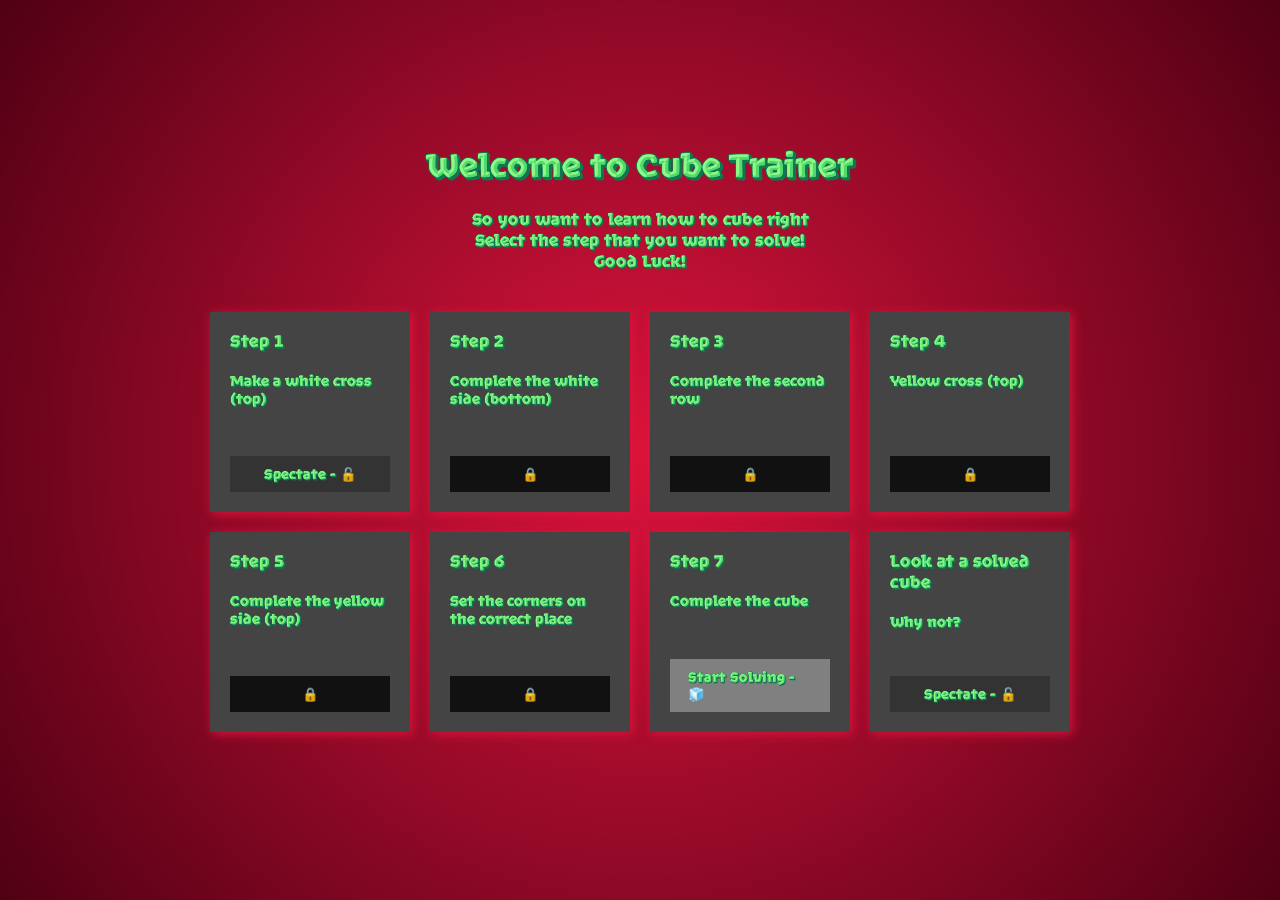
==== index.html @ 15f8511d ":sparkles: REFACTOR EVERYTHING" ====
<!DOCTYPE html>
<html lang="nl">

<head>
    <meta charset="UTF-8">
    <meta name="viewport" content="width=device-width, initial-scale=1.0">
    <title>Eindopdracht - Stefan Radouane</title>
    <link rel="stylesheet" href="./styles/style.css">
    <link rel="preconnect" href="https://fonts.googleapis.com">
    <link rel="preconnect" href="https://fonts.gstatic.com" crossorigin>
</head>

<body>
    <form>
        <button type="reset">Back to menu</button>
        <header>
            <h1>Cube Trainer</h1>
            <h2>Door Stefan Radouane</h2>
            <h3>Gemaakt voor CCS to the Rescue - 2023</h3>
            <p>Level</p>
        </header>

        <h1 data-effect="special">Danger the cube overheat<span></span></h1>

        <section data-level-layers="7">
            <p>Correct!</p>
            <fieldset data-layer="1">
                <input type="checkbox" name="box-puzzle" data-layer="1" data-type="Blue Front">
                <input type="checkbox" name="box-puzzle" data-layer="1" data-type="Orange Front">
                <input type="checkbox" name="box-puzzle" data-layer="1" data-type="Green Front" required>
                <input type="checkbox" name="box-puzzle" data-layer="1" data-type="Red Front">
                <input type="checkbox" name="box-puzzle" data-layer="1" data-type="Top Left">
                <input type="checkbox" name="box-puzzle" data-layer="1" data-type="Top Right">
            </fieldset>
            <fieldset data-layer="2">
                <input type="checkbox" name="box-puzzle" data-layer="2" data-type="Top Left" required>
                <input type="checkbox" name="box-puzzle" data-layer="2" data-type="Top Right">
                <input type="checkbox" name="box-puzzle" data-layer="2" data-type="Middle Left">
                <input type="checkbox" name="box-puzzle" data-layer="2" data-type="Middle Right">
                <input type="checkbox" name="box-puzzle" data-layer="2" data-type="Bottom Lef">
                <input type="checkbox" name="box-puzzle" data-layer="2" data-type="Bottom Right">
            </fieldset>
            <fieldset data-layer="3">
                <input type="checkbox" name="box-puzzle" data-layer="3" data-type="Left Up">
                <input type="checkbox" name="box-puzzle" data-layer="3" data-type="Left Down">
                <input type="checkbox" name="box-puzzle" data-layer="3" data-type="Middle Up" required>
                <input type="checkbox" name="box-puzzle" data-layer="3" data-type="Middle Down">
                <input type="checkbox" name="box-puzzle" data-layer="3" data-type="Right Up">
                <input type="checkbox" name="box-puzzle" data-layer="3" data-type="Right Down">
            </fieldset>
            <fieldset data-layer="4">
                <input type="checkbox" name="box-puzzle" data-layer="4" data-type="Top Row" required>
                <input type="checkbox" name="box-puzzle" data-layer="4" data-type="Middle Row">
                <input type="checkbox" name="box-puzzle" data-layer="4" data-type="Bottom Row">
                <input type="checkbox" name="box-puzzle" data-layer="4" data-type="Left Up">
                <input type="checkbox" name="box-puzzle" data-layer="4" data-type="Middle Up">
                <input type="checkbox" name="box-puzzle" data-layer="4" data-type="Right Up">
            </fieldset>
            <fieldset data-layer="5">
                <input type="checkbox" name="box-puzzle" data-layer="5" data-type="Top Up">
                <input type="checkbox" name="box-puzzle" data-layer="5" data-type="Top Down">
                <input type="checkbox" name="box-puzzle" data-layer="5" data-type="Middle Up">
                <input type="checkbox" name="box-puzzle" data-layer="5" data-type="Middle Down" required>
                <input type="checkbox" name="box-puzzle" data-layer="5" data-type="Right Up">
                <input type="checkbox" name="box-puzzle" data-layer="5" data-type="Right Down">
            </fieldset>


            <fieldset data-layer="6">
                <input type="checkbox" name="box-puzzle" data-layer="6" data-type="Top Left" required>
                <input type="checkbox" name="box-puzzle" data-layer="6" data-type="Top Right">
                <input type="checkbox" name="box-puzzle" data-layer="6" data-type="Middle Left">
                <input type="checkbox" name="box-puzzle" data-layer="6" data-type="Middle Right">
                <input type="checkbox" name="box-puzzle" data-layer="6" data-type="Bottom Left">
                <input type="checkbox" name="box-puzzle" data-layer="6" data-type="Bottom Right">
            </fieldset>

            <fieldset data-layer="7">
                <input type="checkbox" name="box-puzzle" data-layer="7" data-type="Front Yellow">
                <input type="checkbox" name="box-puzzle" data-layer="7" data-type="Front Red">
                <input type="checkbox" name="box-puzzle" data-layer="7" data-type="Front Blue">
                <input type="checkbox" name="box-puzzle" data-layer="7" data-type="Front White">
                <input type="checkbox" name="box-puzzle" data-layer="7" data-type="Front Orange">
                <input type="checkbox" name="box-puzzle" data-layer="7" data-type="Front Green" required>
            </fieldset>


            <section data-layer="finish">
                <h2>Well done!</h2>
                <h3>You solved the cube</h3>
            </section>
            <!-- <fieldset data-layer="5">
            <input type="checkbox" name="box-puzzle">
            <input type="checkbox" name="box-puzzle">
            <input type="checkbox" name="box-puzzle">
            <input type="checkbox" name="box-puzzle">
            <input type="checkbox" name="box-puzzle">
            <input type="checkbox" name="box-puzzle">
        </fieldset>         -->


        </section>

        <section>
            <p>Don't press me</p>
            <input type="checkbox" name="special">
        </section>


        <article>
            <!-- Top Front Left -->
            <span>
                <span data-color="green" data-level1-color="yellow"></span>
                <span data-color="red" data-level1-color="red"></span>
                <span data-color="yellow" data-level1-color="blue"></span>
            </span>

            <!-- Top Middle Left -->
            <span>
                <span data-color="red" data-level1-color="red" data-level7-color="orange"></span>
                <span data-color="yellow" data-level1-color="white"></span>
            </span>

            <!-- Top Back Left -->
            <span>
                <span data-color="blue" data-level1-color="yellow"></span>
                <span data-color="red" data-level1-color="red"></span>
                <span data-color="yellow" data-level1-color="green"></span>
            </span>

            <!-- Top Back Back -->
            <span>
                <span data-color="yellow" data-level1-color="white"></span>
                <span data-color="blue" data-level1-color="green"></span>
            </span>

            <!-- Top Back Right -->
            <span>
                <span data-color="blue" data-level1-color="green"></span>
                <span data-color="orange" data-level1-color="white"></span>
                <span data-color="yellow" data-level1-color="red"></span>
            </span>

            <!-- Top Middle Right -->
            <span>
                <span data-color="orange" data-level1-color="blue" data-level7-color="green"></span>
                <span data-color="yellow" data-level1-color="white"></span>
            </span>

            <!-- Top Front Right -->
            <span>
                <span data-color="green" data-level1-color="yellow"></span>
                <span data-color="orange" data-level1-color="orange"></span>
                <span data-color="yellow" data-level1-color="blue"></span>
            </span>

            <!-- Top Front Front -->
            <span>
                <span data-color="yellow" data-level1-color="white"></span>
                <span data-color="green" data-level1-color="orange" data-level7-color="red"></span>
            </span>

            <!-- Top Middle Middle -->
            <span>
                <span data-color="yellow" data-level1-color="white"></span>
            </span>


            <!-- Middle Front Left -->
            <span>
                <span data-color="green" data-level1-color="green"></span>
                <span data-color="red" data-level1-color="orange"></span>
            </span>

            <!-- Middle Middle Left -->
            <span>
                <span data-color="red" data-level1-color="orange"></span>
            </span>

            <!-- Middle Back Left -->
            <span>
                <span data-color="blue" data-level1-color="red"></span>
                <span data-color="red" data-level1-color="green"></span>
            </span>


            <!-- Middle Back Back -->
            <span>
                <span data-color="blue" data-level1-color="blue"></span>
            </span>

            <!-- Middle Back Right -->
            <span>
                <span data-color="blue" data-level1-color="orange"></span>
                <span data-color="orange" data-level1-color="blue"></span>
            </span>

            <!-- Middle Middle Right -->
            <span>
                <span data-color="orange" data-level1-color="red"></span>
            </span>

            <!-- Middle Front Right -->
            <span>
                <span data-color="green" data-level1-color="blue"></span>
                <span data-color="orange" data-level1-color="yellow"></span>
            </span>

            <!-- Middle Front Front -->
            <span>
                <span data-color="green" data-level1-color="green"></span>
            </span>

            <!-- Bottom Front Left -->
            <span>
                <span data-color="green" data-level1-color="green"></span>
                <span data-color="red" data-level1-color="orange"></span>
                <span data-color="white" data-level1-color="yellow"></span>
            </span>

            <!-- Bottom Middle Left -->
            <span>
                <span data-color="red" data-level1-color="yellow"></span>
                <span data-color="white" data-level1-color="red"></span>
            </span>

            <!-- Bottom Back Left -->
            <span>
                <span data-color="blue" data-level1-color="green"></span>
                <span data-color="red" data-level1-color="orange"></span>
                <span data-color="white" data-level1-color="white"></span>
            </span>

            <!-- Bottom Back Back -->
            <span>
                <span data-color="white" data-level1-color="green"></span>
                <span data-color="blue" data-level1-color="yellow"></span>
            </span>

            <!-- Bottom Back Right -->
            <span>
                <span data-color="blue" data-level1-color="red"></span>
                <span data-color="orange" data-level1-color="blue"></span>
                <span data-color="white" data-level1-color="white"></span>
            </span>

            <!-- Bottom Middle Right -->
            <span>
                <span data-color="orange" data-level1-color="red"></span>
                <span data-color="white" data-level1-color="blue"></span>
            </span>

            <!-- Bottom Front Right -->
            <span>
                <!-- <span data-color="green" data-level1-color="blue"></span> -->
                <input type="checkbox" data-color="green" data-level1-color="blue" data-easter-egg="1">
                <span data-color="orange" data-level1-color="white"></span>
                <span data-color="white" data-level1-color="orange"></span>
            </span>

            <!-- Bottom Front Front -->
            <span>
                <span data-color="white" data-level1-color="orange"></span>
                <span data-color="green" data-level1-color="yellow"></span>
            </span>

            <!-- Bottom Middle Middle -->
            <span>
                <span data-color="white" data-level1-color="yellow"></span>
            </span>
        </article>
        <!-- </section> -->
        <input type="range" id="vertical" value="49" max="100" aria-orientation="vertical">
        <input type="range" id="horizontal" value="49" max="100">

        <dialog>
            <h1>Welcome to Cube Trainer</h1>
            <p>So you want to learn how to cube right</p>
            <p>Select the step that you want to solve!</p>
            <!-- <p>You are now going to solve the last step of the rubiks cube.</p> -->
            <p>Good Luck!</p>
            <section>
                <section>
                    <h3>Step 1</h3>
                    <p>Make a white cross (top)</p>
                    <input type="checkbox" data-level="1-spectator">
                </section>
                <section>
                    <h3>Step 2</h3>
                    <p>Complete the white side (bottom)</p>
                    <input type="checkbox" disabled>
                </section>
                <section>
                    <h3>Step 3</h3>
                    <p>Complete the second row</p>
                    <input type="checkbox" disabled>
                </section>
                <section>
                    <h3>Step 4</h3>
                    <p>Yellow cross (top)</p>
                    <input type="checkbox" disabled>
                </section>
                <section>
                    <h3>Step 5</h3>
                    <p>Complete the yellow side (top)</p>
                    <input type="checkbox" disabled>
                </section>
                <section>
                    <h3>Step 6</h3>
                    <p>Set the corners on the correct place</p>
                    <input type="checkbox" disabled>
                </section>
                <section>
                    <h3>Step 7</h3>
                    <p>Complete the cube</p>
                    <input type="checkbox" value="7" data-level="7">
                </section>
                <section>
                    <h3>Look at a solved cube</h3>
                    <p>Why not?</p>
                    <input type="checkbox" data-level="spectator">
                </section>
            </section>
            <!-- <input type="checkbox"> REMOVE CHECKED -->
        </dialog>
    </form>

    <!-- <input type="checkbox" name="levelup" style="position: absolute; left: 0;"> -->
    <script src="scripts/slider.js"></script>
</body>


</html>
---- styles/style.css ----
@import "./cube/all.css";
@import "./input.css";
@import "./impossible.css";
@import "./home/home.css";
@import "./fieldset.css";
@import "./levels/all.css";

@font-face {
    font-family: "Rocher";
    src: url("../assets/fonts/RocherColorGX.woff2");
}

@font-palette-values --base {
    font-family: "Rocher";
    base-palette: 2;
}

* {
    font-family: "Rocher";

    /* font-family: -apple-system, BlinkMacSystemFont, 'Segoe UI', Roboto, Oxygen, Ubuntu, Cantarell, 'Open Sans', 'Helvetica Neue', sans-serif; */
    color: white;
    font-weight: 500;
    margin: 0;
    padding: 0;
    box-sizing: border-box;
    font-palette: --base;
}

html {
    overflow: hidden;
}

:root {
    --base-color: crimson;
    --dark-base-color: rgb(80 0 20);
    --object-size: 50px;
    --move-deg: 180deg;
    --base-offset: 1em;
    --current-level: "1";
    --curve: cubic-bezier(0.5, 1, 0.7, 1.4);
    --animation-timing: 500ms;
    /* --curve:cubic-bezier(.49,.99,.58,1.2); */
    /* --curve:cubic-bezier(.55,.2,.78,1.23); */
    /* --curve:cubic-bezier(.69,.99,.79,1.29); */



    /* --color-green: green; */
    --color-red: red;
    --color-red: hsl(6, 100%, 35%);
    --color-green: hsl(120, 100%, 30%);
    /* --color-orange: orange; */
    --color-orange: hsl(40, 100%, 45%);
    --color-yellow: yellow;
    --color-yellow: hsl(60, 100%, 40%);
    --color-white: white;
    --color-white: hsl(240, 10%, 90%);
    --color-blue: blue;
    --color-blue: hsl(210, 100%, 40%);
}

:root:has(input[name="end"]:checked) {
    --current-level: "loser";
}

:root:has(fieldset[data-layer="1"]:valid) {
    --current-level: "2";
}

:root:has(fieldset[data-layer="2"]:valid) {
    --current-level: "3";
}

@media only screen and (min-width: 500px) {
    :root {
        --object-size: 75px;
        --base-offset: 1.2em;
    }
}

@media only screen and (min-width: 1000px) {
    :root {
        --object-size: 100px;
        --base-offset: 1.4em;
    }
}

body {
    height: 100vh;
    height: 100dvh;
    width: 100%;

    background: var(--base-color);
    background: radial-gradient(circle,
            var(--base-color) 0%,
            var(--dark-base-color) 100%);
    display: flex;
    align-items: center;
    justify-content: center;
    overflow: hidden;
    flex-direction: column;
    perspective: 800px;
}



body:has(input[data-easter-egg="1"]:checked) {
    /* CHANGE COLORS */
    background: var(--base-color);
	background-image:		
        url("data:image/svg+xml,%3Csvg viewBox='0 0 424 74' fill='red' xmlns='http://www.w3.org/2000/svg'%3E%3Cpath d='M0 23C0 23 73.3853 45.8898 90.5 26.9997C118.5 -3.90494 195 61.9997 213 26.9999C231 -7.99988 342.5 52.5 340 6.50006C338.952 -12.7859 424 23 424 23V73.8657H0V23Z'/%3E%3C/svg%3E "),
        url("data:image/svg+xml,%3Csvg viewBox='0 0 484 113' fill='orange' xmlns='http://www.w3.org/2000/svg'%3E%3Cpath d='M484 31.9467C484 31.9467 411.514 59.6048 351.585 19.2338C291.656 -21.1372 301.358 68.4778 234.009 54.7787C166.66 41.0797 131.844 -8.00787 94.7453 1.12447C57.6462 10.2568 1.13759e-05 31.9467 1.13759e-05 31.9467L1.84618e-05 113L484 113L484 31.9467Z'/%3E%3C/svg%3E"), 
		url("data:image/svg+xml,%3Csvg fill='green' viewBox='0 0 424 125' xmlns='http://www.w3.org/2000/svg'%3E%3Cpath d='M0 42.3633C0 42.3633 37 49.9995 90.5 26.4996C144 2.99977 162 74.4998 221 62.4998C280 50.4998 321.5 -20.0179 347 6.99978C372.5 34.0174 424 42.3633 424 42.3633V124.5H0V42.3633Z'/%3E%3C/svg%3E "),
		url("data:image/svg+xml,%3Csvg viewBox='0 0 424 188' xmlns='http://www.w3.org/2000/svg'%3E%3Cpath d='M0 51.6367C0 51.6367 41 51.6367 74.5 39.0001C119.519 22.0182 197.5 53.1351 230 41.1358C262.5 29.1364 311.276 -26.1064 344 16.1367C371.5 51.6366 424 51.6367 424 51.6367V187.637H0V51.6367Z' /%3E%3C/svg%3E%0A"),
		url("data:image/svg+xml,%3Csvg viewBox='0 0 424 191' fill='rgb(20, 30, 40)' xmlns='http://www.w3.org/2000/svg'%3E%3Cpath d='M0 43.0001C0 43.0001 88.5 45.4992 110 20.5001C139.359 -13.6364 144 41 209.5 41.0001C275 41.0002 348.283 -30.3748 373 17C385 39.9998 424 43.0001 424 43.0001V190.637H0V43.0001Z'/%3E%3C/svg%3E");
	background-repeat: repeat-x;
	background-position: 
		0 100%,
		0 100%,
		0 100%,
		0 100%,
		0 100%;
	background-size: 
		100%,
		100%,
		100%,
		100%,
        100%;

	animation: 3s golven infinite linear;
	}

@keyframes golven {
	100% {
		background-position: 
            100vw 100%,
			300vw 100%,
			200vw 100%,
			100vw 100%,
			200vw 100%;
		}
}

body>form {
    display: contents;
}


header {
    position: absolute;
    inset: 0 0 auto 0;
    padding: var(--base-offset);
}

header p::after {
    content: var(--current-level);
    margin-left: calc(var(--base-offset) / 3);
}


/* V2 */

article {
    transition: 300ms all;
    position: relative;
    display: block;
    width: calc(var(--object-size) * 3);
    height: calc(var(--object-size) * 3);
    transform-style: preserve-3d;
}

/* 
article span:not(article > span) {
    position: absolute;
    display: block;
    /* background: white; 
width: var(--object-size);
height: var(--object-size);
opacity: 0.9;
}

article>span {
    position: absolute;
    display: block;
    /* transition: 200ms; 
    background: transparent;
    transform-style: preserve-3d;
    width: calc(var(--object-size) * 3);
    height: calc(var(--object-size) * 3);
}

*/


/* Box puzzle */

section:has(input[name="box-puzzle"]) {
    position: absolute;
    bottom: 0;
    right: 0;
    height: calc(calc(var(--object-size) * 3) + calc(var(--base-offset) * 4));
    width: calc(calc(var(--object-size) * 2) + calc(var(--base-offset) * 3));
    /* padding: var(--base-offset); */
}

fieldset:has(input[name="box-puzzle"]) {
    display: block;
    position: absolute;
    bottom: 0;
    right: 0;
    display: grid;
    grid-template-columns: 1fr 1fr;
    gap: var(--base-offset);
    border: none;
    padding: var(--base-offset);
}


@keyframes fadeOut {
    0% {
        transform: translateX(0);
        transform: translateY(0);
    }

    100% {
        opacity: 0;
        transform: translateY(100%);
    }
}

@keyframes fadeIn {
    0% {
        opacity: 0;
        transform: translateX(100%);
    }

    100% {
        opacity: 1;
        transform: translateX(0);
    }
}

@keyframes next {
    0% {
        opacity: 0;
        transform: translateY(-100%);
    }

    20% {
        opacity: 1;
        transform: translateY(-200%);
        font-size: 2em;
    }

    100% {
        opacity: 0;
        transform: translateY(0);
    }
}

@keyframes next2 {
    0% {
        opacity: 0;
        transform: translateY(-100%);
    }

    20% {
        opacity: 1;
        transform: translateY(-200%);
        font-size: 2em;
    }

    100% {
        opacity: 0;
        transform: translateY(0);
    }
}
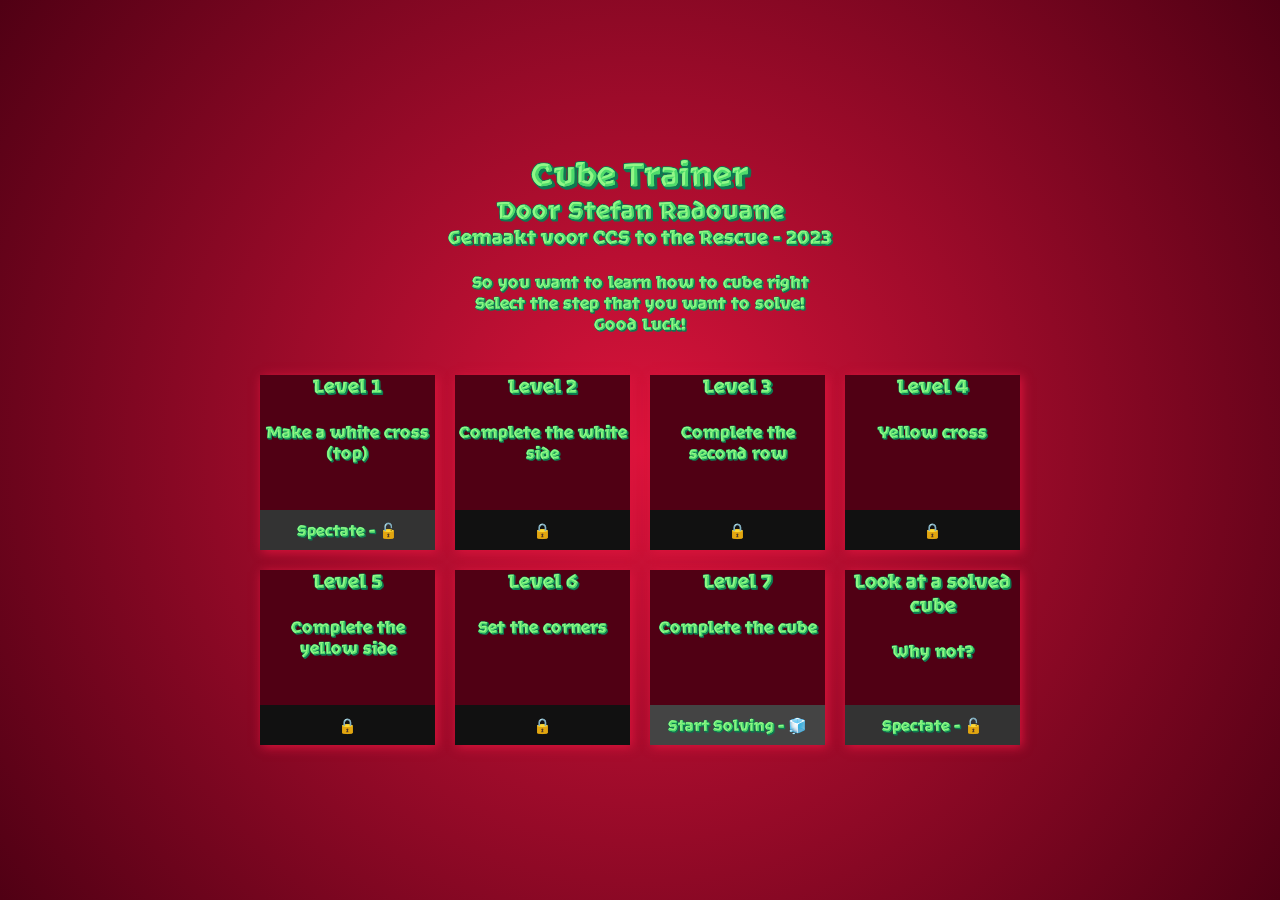
==== commit aa5b6346: ":recycle: CHANGE all files till i am happy" ====
--- a/index.html
+++ b/index.html
@@ -14,13 +14,11 @@
     <form>
         <button type="reset">Back to menu</button>
         <header>
-            <h1>Cube Trainer</h1>
-            <h2>Door Stefan Radouane</h2>
-            <h3>Gemaakt voor CCS to the Rescue - 2023</h3>
-            <p>Level</p>
+            <h1>Level</h1>
+            <p>Step</p>
         </header>
 
-        <h1 data-effect="special">Danger the cube overheat<span></span></h1>
+        <h1 style="color:transparent;" data-effect="special">Danger the cube overheat<span></span></h1>
 
         <section data-level-layers="7">
             <p>Correct!</p>
@@ -88,21 +86,11 @@
             <section data-layer="finish">
                 <h2>Well done!</h2>
                 <h3>You solved the cube</h3>
+                <img src="https://api.memegen.link/images/rollsafe/Me_after_completing_the_cube.gif" alt="funny cube meme">
             </section>
-            <!-- <fieldset data-layer="5">
-            <input type="checkbox" name="box-puzzle">
-            <input type="checkbox" name="box-puzzle">
-            <input type="checkbox" name="box-puzzle">
-            <input type="checkbox" name="box-puzzle">
-            <input type="checkbox" name="box-puzzle">
-            <input type="checkbox" name="box-puzzle">
-        </fieldset>         -->
-
-
         </section>
 
         <section>
-            <p>Don't press me</p>
             <input type="checkbox" name="special">
         </section>
 
@@ -274,58 +262,57 @@
         <input type="range" id="horizontal" value="49" max="100">
 
         <dialog>
-            <h1>Welcome to Cube Trainer</h1>
+            <h1>Cube Trainer</h1>
+            <h2>Door Stefan Radouane</h2>
+            <h3>Gemaakt voor CCS to the Rescue - 2023</h3>
             <p>So you want to learn how to cube right</p>
             <p>Select the step that you want to solve!</p>
             <!-- <p>You are now going to solve the last step of the rubiks cube.</p> -->
             <p>Good Luck!</p>
             <section>
                 <section>
-                    <h3>Step 1</h3>
+                    <h3>Level 1</h3>
                     <p>Make a white cross (top)</p>
                     <input type="checkbox" data-level="1-spectator">
                 </section>
                 <section>
-                    <h3>Step 2</h3>
-                    <p>Complete the white side (bottom)</p>
-                    <input type="checkbox" disabled>
-                </section>
-                <section>
-                    <h3>Step 3</h3>
+                    <h3>Level 2</h3>
+                    <p>Complete the white side</p>
+                    <input type="checkbox" disabled>
+                </section>
+                <section>
+                    <h3>Level 3</h3>
                     <p>Complete the second row</p>
                     <input type="checkbox" disabled>
                 </section>
                 <section>
-                    <h3>Step 4</h3>
-                    <p>Yellow cross (top)</p>
-                    <input type="checkbox" disabled>
-                </section>
-                <section>
-                    <h3>Step 5</h3>
-                    <p>Complete the yellow side (top)</p>
-                    <input type="checkbox" disabled>
-                </section>
-                <section>
-                    <h3>Step 6</h3>
-                    <p>Set the corners on the correct place</p>
-                    <input type="checkbox" disabled>
-                </section>
-                <section>
-                    <h3>Step 7</h3>
+                    <h3>Level 4</h3>
+                    <p>Yellow cross</p>
+                    <input type="checkbox" disabled>
+                </section>
+                <section>
+                    <h3>Level 5</h3>
+                    <p>Complete the yellow side</p>
+                    <input type="checkbox" disabled>
+                </section>
+                <section>
+                    <h3>Level 6</h3>
+                    <p>Set the corners</p>
+                    <input type="checkbox" disabled>
+                </section>
+                <section>
+                    <h3>Level 7</h3>
                     <p>Complete the cube</p>
-                    <input type="checkbox" value="7" data-level="7">
+                    <input type="checkbox" value="7" data-level="7"> <!-- REMOVE CHECKED -->
                 </section>
                 <section>
                     <h3>Look at a solved cube</h3>
                     <p>Why not?</p>
-                    <input type="checkbox" data-level="spectator">
+                    <input type="checkbox" data-level="spectator"> 
                 </section>
             </section>
-            <!-- <input type="checkbox"> REMOVE CHECKED -->
         </dialog>
     </form>
-
-    <!-- <input type="checkbox" name="levelup" style="position: absolute; left: 0;"> -->
     <script src="scripts/slider.js"></script>
 </body>
 
--- a/styles/style.css
+++ b/styles/style.css
@@ -1,90 +1,5 @@
-@import "./cube/all.css";
-@import "./input.css";
-@import "./impossible.css";
-@import "./home/home.css";
-@import "./fieldset.css";
-@import "./levels/all.css";
-
-@font-face {
-    font-family: "Rocher";
-    src: url("../assets/fonts/RocherColorGX.woff2");
-}
-
-@font-palette-values --base {
-    font-family: "Rocher";
-    base-palette: 2;
-}
-
-* {
-    font-family: "Rocher";
-
-    /* font-family: -apple-system, BlinkMacSystemFont, 'Segoe UI', Roboto, Oxygen, Ubuntu, Cantarell, 'Open Sans', 'Helvetica Neue', sans-serif; */
-    color: white;
-    font-weight: 500;
-    margin: 0;
-    padding: 0;
-    box-sizing: border-box;
-    font-palette: --base;
-}
-
-html {
-    overflow: hidden;
-}
-
-:root {
-    --base-color: crimson;
-    --dark-base-color: rgb(80 0 20);
-    --object-size: 50px;
-    --move-deg: 180deg;
-    --base-offset: 1em;
-    --current-level: "1";
-    --curve: cubic-bezier(0.5, 1, 0.7, 1.4);
-    --animation-timing: 500ms;
-    /* --curve:cubic-bezier(.49,.99,.58,1.2); */
-    /* --curve:cubic-bezier(.55,.2,.78,1.23); */
-    /* --curve:cubic-bezier(.69,.99,.79,1.29); */
-
-
-
-    /* --color-green: green; */
-    --color-red: red;
-    --color-red: hsl(6, 100%, 35%);
-    --color-green: hsl(120, 100%, 30%);
-    /* --color-orange: orange; */
-    --color-orange: hsl(40, 100%, 45%);
-    --color-yellow: yellow;
-    --color-yellow: hsl(60, 100%, 40%);
-    --color-white: white;
-    --color-white: hsl(240, 10%, 90%);
-    --color-blue: blue;
-    --color-blue: hsl(210, 100%, 40%);
-}
-
-:root:has(input[name="end"]:checked) {
-    --current-level: "loser";
-}
-
-:root:has(fieldset[data-layer="1"]:valid) {
-    --current-level: "2";
-}
-
-:root:has(fieldset[data-layer="2"]:valid) {
-    --current-level: "3";
-}
-
-@media only screen and (min-width: 500px) {
-    :root {
-        --object-size: 75px;
-        --base-offset: 1.2em;
-    }
-}
-
-@media only screen and (min-width: 1000px) {
-    :root {
-        --object-size: 100px;
-        --base-offset: 1.4em;
-    }
-}
+@import 'lib/all.css';
+@import 'modules/all.css';
 
 body {
     height: 100vh;
@@ -128,15 +43,16 @@
 		100%,
         100%;
 
-	animation: 3s golven infinite linear;
-	}
+	animation: 5s golven infinite linear;
+    }
+    
 
 @keyframes golven {
 	100% {
 		background-position: 
             100vw 100%,
+			200vw 100%,
 			300vw 100%,
-			200vw 100%,
 			100vw 100%,
 			200vw 100%;
 		}
@@ -161,36 +77,6 @@
 
 /* V2 */
 
-article {
-    transition: 300ms all;
-    position: relative;
-    display: block;
-    width: calc(var(--object-size) * 3);
-    height: calc(var(--object-size) * 3);
-    transform-style: preserve-3d;
-}
-
-/* 
-article span:not(article > span) {
-    position: absolute;
-    display: block;
-    /* background: white; 
-width: var(--object-size);
-height: var(--object-size);
-opacity: 0.9;
-}
-
-article>span {
-    position: absolute;
-    display: block;
-    /* transition: 200ms; 
-    background: transparent;
-    transform-style: preserve-3d;
-    width: calc(var(--object-size) * 3);
-    height: calc(var(--object-size) * 3);
-}
-
-*/
 
 
 /* Box puzzle */
@@ -204,75 +90,14 @@
     /* padding: var(--base-offset); */
 }
 
-fieldset:has(input[name="box-puzzle"]) {
-    display: block;
-    position: absolute;
-    bottom: 0;
-    right: 0;
-    display: grid;
-    grid-template-columns: 1fr 1fr;
-    gap: var(--base-offset);
-    border: none;
-    padding: var(--base-offset);
+
+/* Input idk waar */
+input,
+button {
+    cursor: pointer;
 }
 
-
-@keyframes fadeOut {
-    0% {
-        transform: translateX(0);
-        transform: translateY(0);
-    }
-
-    100% {
-        opacity: 0;
-        transform: translateY(100%);
-    }
+input:disabled,
+button:disabled {
+    cursor: not-allowed;
 }
-
-@keyframes fadeIn {
-    0% {
-        opacity: 0;
-        transform: translateX(100%);
-    }
-
-    100% {
-        opacity: 1;
-        transform: translateX(0);
-    }
-}
-
-@keyframes next {
-    0% {
-        opacity: 0;
-        transform: translateY(-100%);
-    }
-
-    20% {
-        opacity: 1;
-        transform: translateY(-200%);
-        font-size: 2em;
-    }
-
-    100% {
-        opacity: 0;
-        transform: translateY(0);
-    }
-}
-
-@keyframes next2 {
-    0% {
-        opacity: 0;
-        transform: translateY(-100%);
-    }
-
-    20% {
-        opacity: 1;
-        transform: translateY(-200%);
-        font-size: 2em;
-    }
-
-    100% {
-        opacity: 0;
-        transform: translateY(0);
-    }
-}